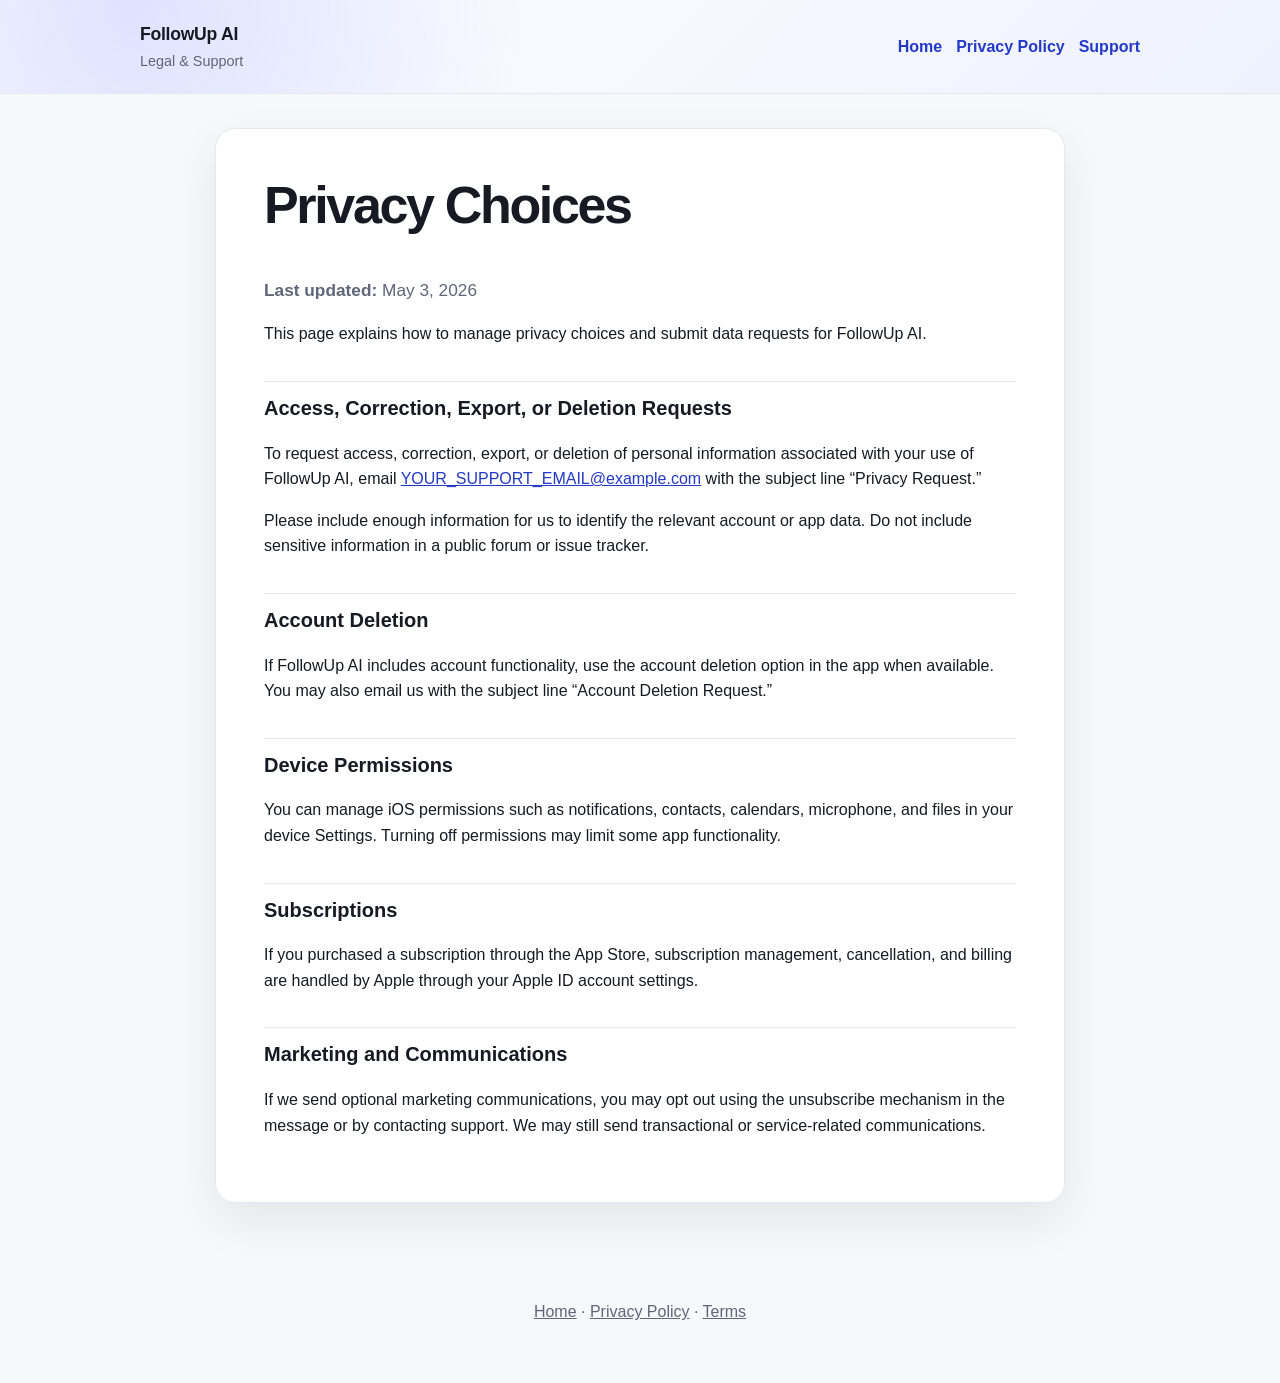
==== privacy-choices.html @ 87cfd687 "Add files via upload" ====
<!doctype html>
<html lang="en">
<head>
  <meta charset="utf-8">
  <meta name="viewport" content="width=device-width, initial-scale=1">
  <title>FollowUp AI Privacy Choices</title>
  <meta name="description" content="Privacy choices and data request information for FollowUp AI.">
  <link rel="stylesheet" href="styles.css">
</head>
<body>
  <header>
    <nav class="nav" aria-label="Primary navigation">
      <div class="brand">
        <strong>FollowUp AI</strong>
        <span>Legal & Support</span>
      </div>
      <div class="nav-links">
        <a href="index.html">Home</a>
        <a href="privacy.html">Privacy Policy</a>
        <a href="support.html">Support</a>
      </div>
    </nav>
  </header>

  <main>
    <article class="content">
      <h1>Privacy Choices</h1>
      <p class="lead"><strong>Last updated:</strong> May 3, 2026</p>

      <p>This page explains how to manage privacy choices and submit data requests for FollowUp AI.</p>

      <h2>Access, Correction, Export, or Deletion Requests</h2>
      <p>To request access, correction, export, or deletion of personal information associated with your use of FollowUp AI, email <a href="mailto:YOUR_SUPPORT_EMAIL@example.com">YOUR_SUPPORT_EMAIL@example.com</a> with the subject line “Privacy Request.”</p>
      <p>Please include enough information for us to identify the relevant account or app data. Do not include sensitive information in a public forum or issue tracker.</p>

      <h2>Account Deletion</h2>
      <p>If FollowUp AI includes account functionality, use the account deletion option in the app when available. You may also email us with the subject line “Account Deletion Request.”</p>

      <h2>Device Permissions</h2>
      <p>You can manage iOS permissions such as notifications, contacts, calendars, microphone, and files in your device Settings. Turning off permissions may limit some app functionality.</p>

      <h2>Subscriptions</h2>
      <p>If you purchased a subscription through the App Store, subscription management, cancellation, and billing are handled by Apple through your Apple ID account settings.</p>

      <h2>Marketing and Communications</h2>
      <p>If we send optional marketing communications, you may opt out using the unsubscribe mechanism in the message or by contacting support. We may still send transactional or service-related communications.</p>
    </article>
  </main>

  <footer>
    <p><a href="index.html">Home</a> · <a href="privacy.html">Privacy Policy</a> · <a href="terms.html">Terms</a></p>
  </footer>
</body>
</html>
---- styles.css ----
:root {
  --bg: #f7f8fb;
  --surface: #ffffff;
  --surface-2: #f0f3ff;
  --text: #171923;
  --muted: #5f6678;
  --border: #e5e8f0;
  --accent: #3a55ff;
  --accent-dark: #2339c9;
  --shadow: 0 18px 45px rgba(23, 25, 35, 0.08);
}

* { box-sizing: border-box; }

html {
  font-family: -apple-system, BlinkMacSystemFont, "Segoe UI", Roboto, Helvetica, Arial, sans-serif;
  line-height: 1.6;
  color: var(--text);
  background: var(--bg);
  -webkit-text-size-adjust: 100%;
}

body {
  margin: 0;
}

a {
  color: var(--accent-dark);
}

a:hover {
  text-decoration-thickness: 2px;
}

header {
  background:
    radial-gradient(circle at 10% 0%, rgba(58, 85, 255, 0.16), transparent 35%),
    linear-gradient(135deg, #ffffff 0%, #eef2ff 100%);
  border-bottom: 1px solid var(--border);
}

.nav {
  max-width: 1040px;
  margin: 0 auto;
  padding: 20px;
  display: flex;
  align-items: center;
  justify-content: space-between;
  gap: 16px;
}

.brand {
  display: flex;
  flex-direction: column;
  gap: 2px;
}

.brand strong {
  font-size: 1.1rem;
  letter-spacing: -0.015em;
}

.brand span {
  color: var(--muted);
  font-size: 0.9rem;
}

.nav-links {
  display: flex;
  gap: 14px;
  flex-wrap: wrap;
  justify-content: flex-end;
}

.nav-links a,
.button {
  color: var(--accent-dark);
  text-decoration: none;
  font-weight: 650;
}

.nav-links a:hover,
.button:hover {
  text-decoration: underline;
}

.hero {
  max-width: 1040px;
  margin: 0 auto;
  padding: 54px 20px 68px;
}

.hero h1 {
  margin: 0 0 16px;
  max-width: 800px;
  font-size: clamp(2.15rem, 6vw, 4.5rem);
  line-height: 1.02;
  letter-spacing: -0.055em;
}

.hero p {
  max-width: 680px;
  margin: 0;
  color: var(--muted);
  font-size: clamp(1.05rem, 2.5vw, 1.3rem);
}

main {
  max-width: 1040px;
  margin: 0 auto;
  padding: 34px 20px 56px;
}

.card-grid {
  display: grid;
  grid-template-columns: repeat(3, minmax(0, 1fr));
  gap: 18px;
}

.card,
.content {
  background: var(--surface);
  border: 1px solid var(--border);
  border-radius: 20px;
  box-shadow: var(--shadow);
}

.card {
  padding: 26px;
}

.card h2 {
  margin-top: 0;
  line-height: 1.2;
}

.card p {
  color: var(--muted);
}

.content {
  max-width: 850px;
  margin: 0 auto;
  padding: clamp(24px, 5vw, 48px);
}

.content h1 {
  margin-top: 0;
  font-size: clamp(2rem, 5vw, 3.25rem);
  letter-spacing: -0.045em;
  line-height: 1.08;
}

.content h2 {
  margin-top: 34px;
  padding-top: 10px;
  border-top: 1px solid var(--border);
  font-size: 1.25rem;
}

.content h3 {
  margin-top: 26px;
}

.lead {
  color: var(--muted);
  font-size: 1.08rem;
}

.notice {
  padding: 16px 18px;
  border: 1px solid #cfd6ff;
  border-radius: 14px;
  background: var(--surface-2);
}

ul,
ol {
  padding-left: 1.35rem;
}

li + li {
  margin-top: 0.35rem;
}

code {
  padding: 0.1rem 0.35rem;
  border-radius: 6px;
  background: #eff1f6;
  font-size: 0.95em;
}

footer {
  max-width: 1040px;
  margin: 0 auto;
  padding: 24px 20px 42px;
  color: var(--muted);
  text-align: center;
}

footer a {
  color: var(--muted);
}

@media (max-width: 760px) {
  .nav {
    align-items: flex-start;
    flex-direction: column;
  }

  .nav-links {
    justify-content: flex-start;
  }

  .card-grid {
    grid-template-columns: 1fr;
  }
}
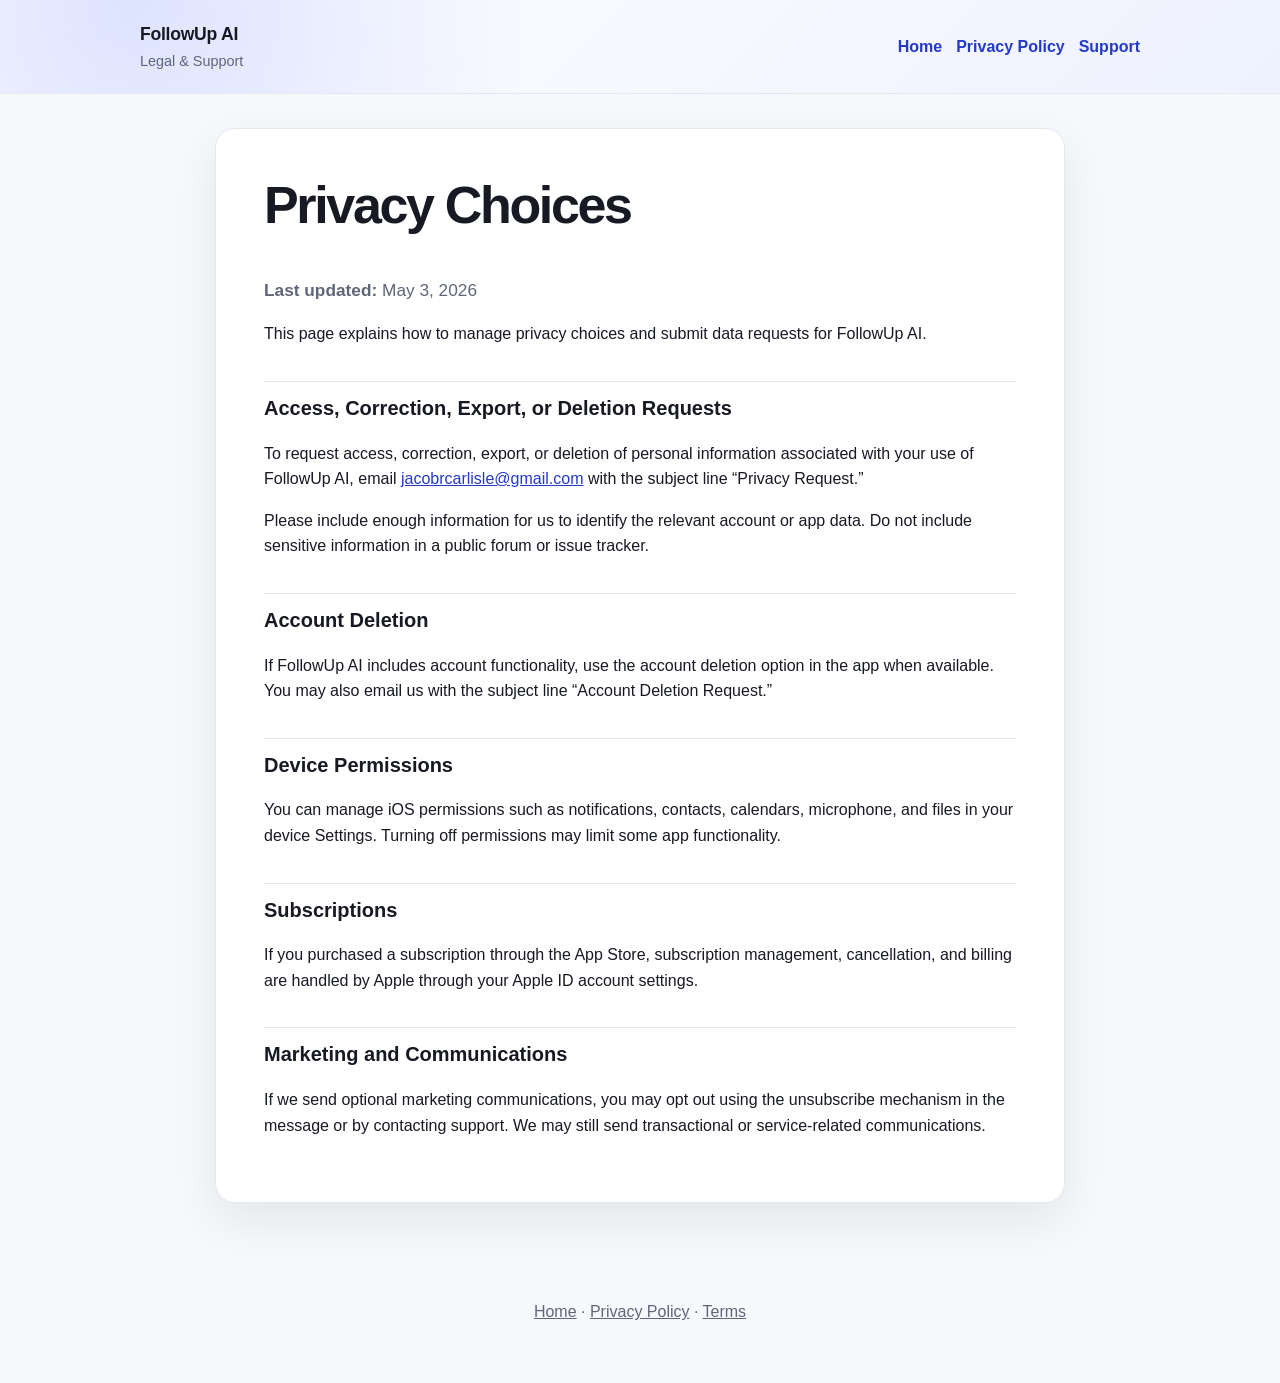
==== commit f2845444: "Add files via upload" ====
--- a/privacy-choices.html
+++ b/privacy-choices.html
@@ -30,7 +30,7 @@
       <p>This page explains how to manage privacy choices and submit data requests for FollowUp AI.</p>
 
       <h2>Access, Correction, Export, or Deletion Requests</h2>
-      <p>To request access, correction, export, or deletion of personal information associated with your use of FollowUp AI, email <a href="mailto:YOUR_SUPPORT_EMAIL@example.com">YOUR_SUPPORT_EMAIL@example.com</a> with the subject line “Privacy Request.”</p>
+      <p>To request access, correction, export, or deletion of personal information associated with your use of FollowUp AI, email <a href="mailto:jacobrcarlisle@gmail.com">jacobrcarlisle@gmail.com</a> with the subject line “Privacy Request.”</p>
       <p>Please include enough information for us to identify the relevant account or app data. Do not include sensitive information in a public forum or issue tracker.</p>
 
       <h2>Account Deletion</h2>
